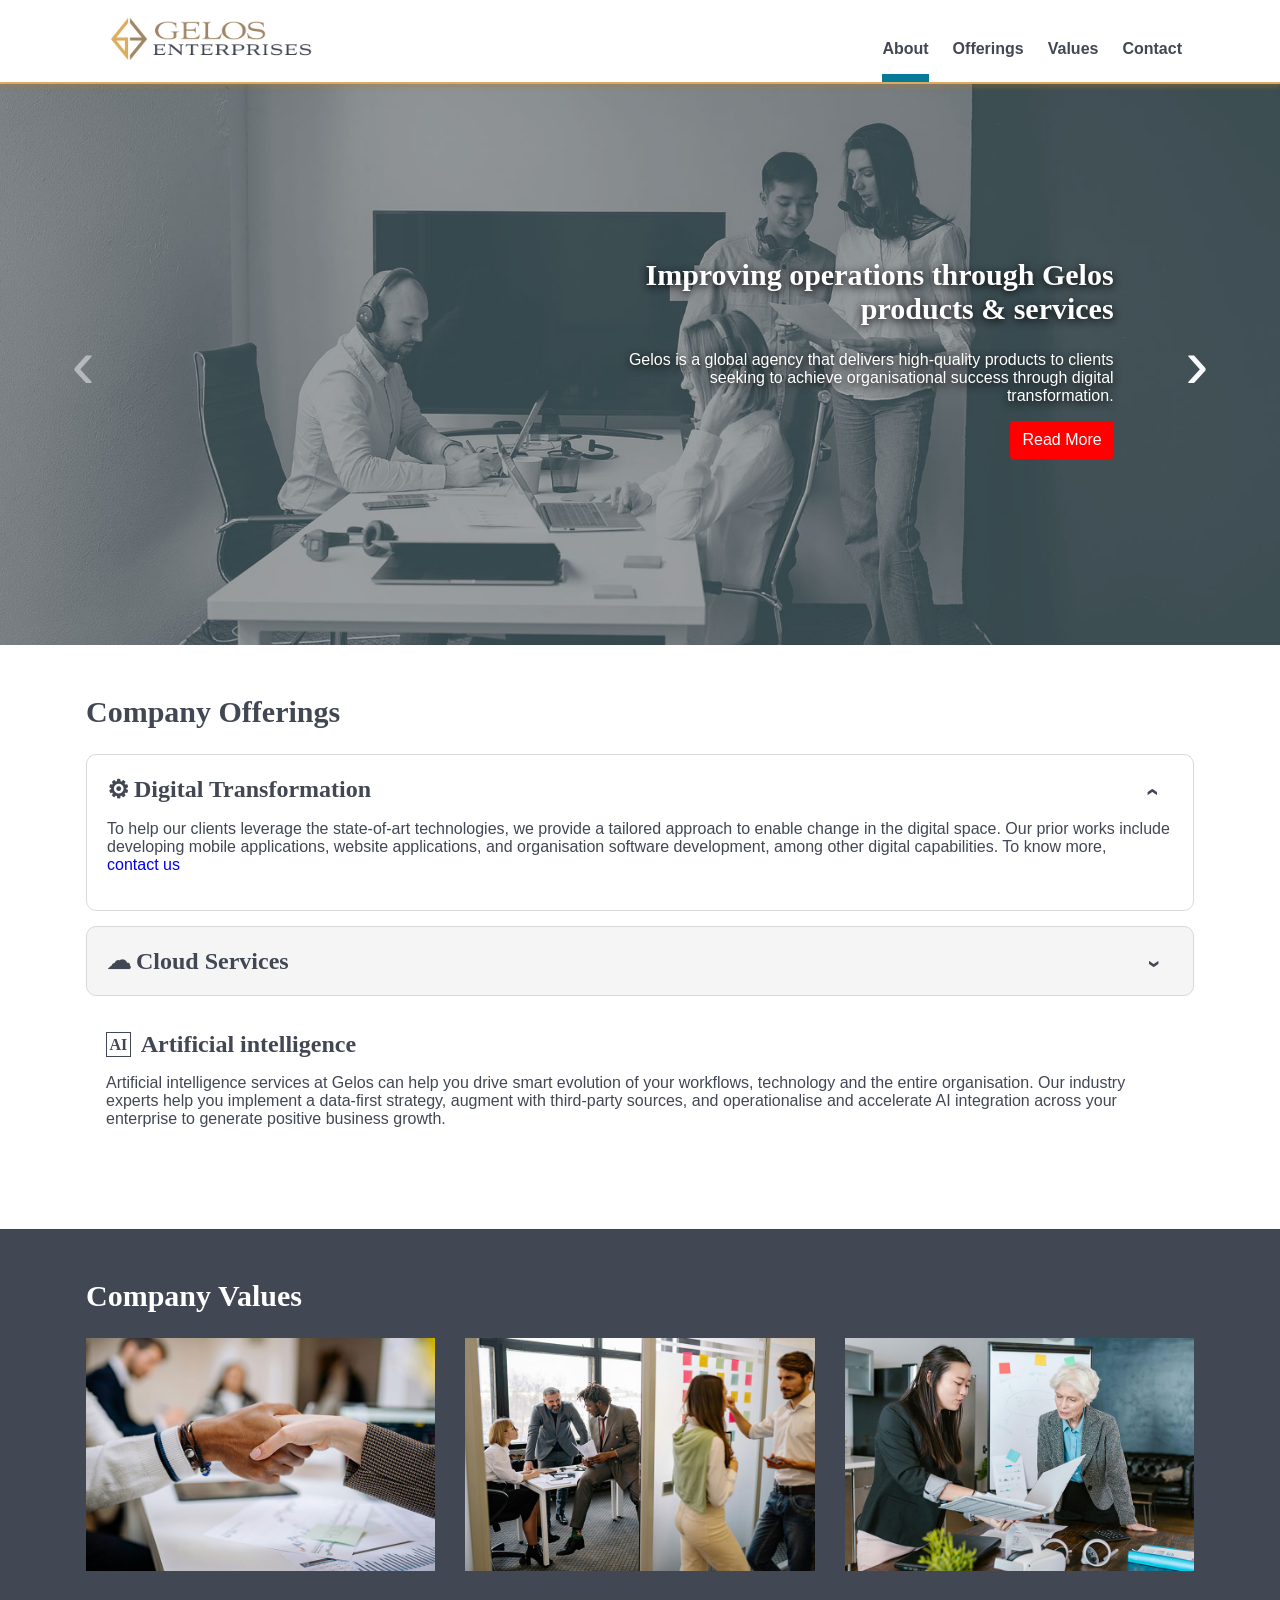
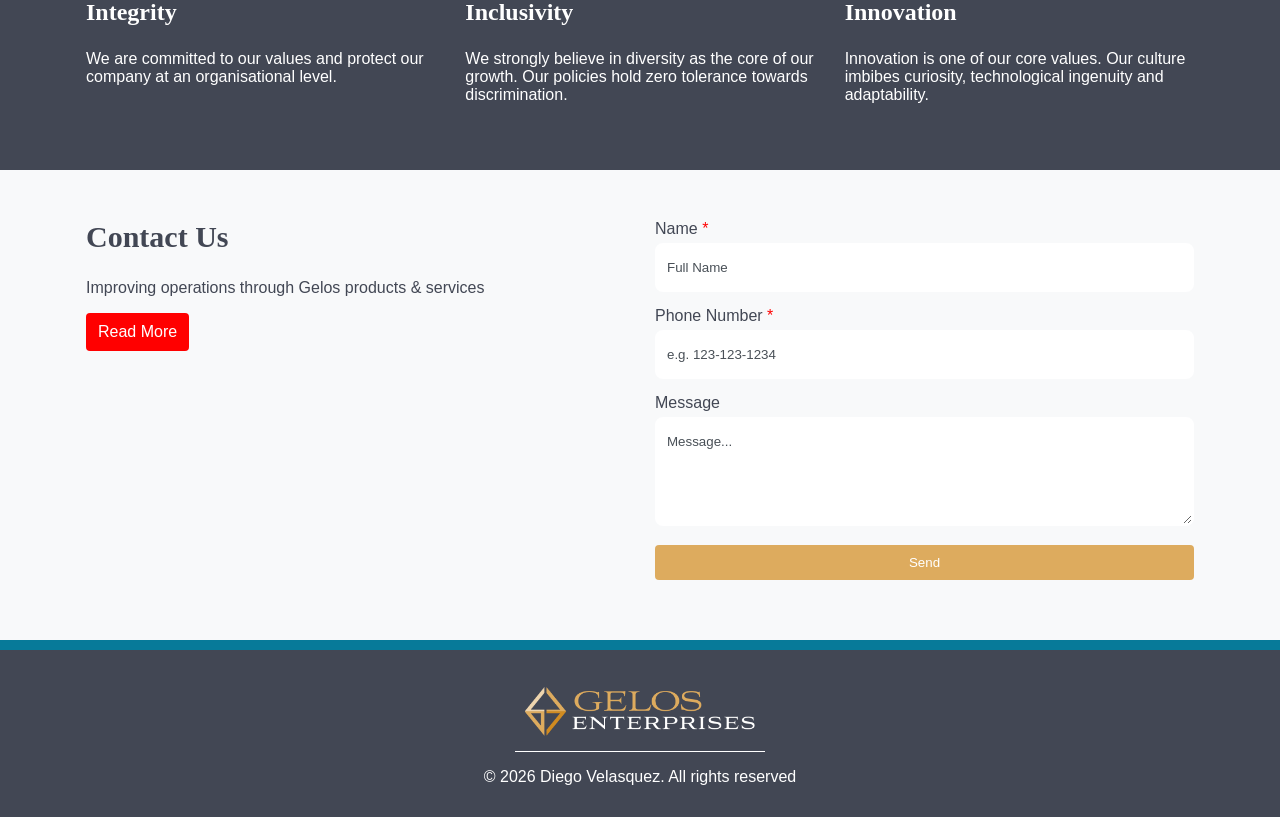
==== index.html @ 6aaf3dd4 "Initial Gelos single-page website upload - Added JavaScript files and components - Fixed JSON loadin" ====
<!DOCTYPE html>
<html lang="en" dir="ltr">
<head>
    <meta charset="UTF-8">
    <meta name="viewport" content="width=device-width, initial-scale=1.0">
    <title>Gelos Enterprises</title>

    <link rel="stylesheet" href="./css/main.css">

	<!-- FavIcons -->
    <link rel="icon" type="image/x-icon" href="./img/favicons/favicon.ico">
    <link rel="icon" type="image/png" sizes="48x48" href="./img/favicons/favicon-48x48.png">
    <link rel="icon" type="image/png" sizes="96x96" href="./img/favicons/favicon-96x96.png">
    <link rel="icon" type="image/png" sizes="144x144" href="./img/favicons/favicon-144x144.png">
    <link rel="icon" type="image/png" sizes="192x192" href="./img/favicons/favicon-192x192.png">

    <link rel="apple-touch-icon" sizes="180x180" href="./img/favicons/apple-touch-icon-180x180.png">
    <link rel="apple-touch-icon" sizes="152x152" href="./img/favicons/apple-touch-icon-152x152.png">
    <link rel="apple-touch-icon" sizes="167x167" href="./img/favicons/apple-touch-icon-167x167.png">
</head>
<body class="homepage">
	<a href="#main-content" class="skip-link btn">Skip to main content</a>

    <header class="masthead-sticky-wrapper" id="header">
		<div class="container">
			<nav class="site-nav d-flex" aria-label="Main navigation">
				<div class="gelos-logo">
					<a href="index.html" aria-current="page" class="gelos-logo-wrapper">
						<img src="./img/gelos-main-logo.png" alt="Gelos Enterprise Logo">
					</a>
				</div>
				<div class="main-nav-container desktop-nav" role="navigation" data-is-open="false">
						<ul class="nav-items-wrapper d-flex"></ul>
					</div>
				<div class="site-nav-toggle">
					<button
						type="button"
						aria-label="Toggle navigation"
						class="site-nav-btn"
						aria-expanded="false">
					</button>
					<div class="main-nav-container mobile-nav nav-collapsible is-hidden" role="navigation" data-is-open="false">
						<ul class="nav-items-wrapper d-flex"></ul>
					</div>
				</div>
			</nav>
		</div>
    </header>

	<main id="main-content" tabindex="-1">
		<section id="about">
			<div class="hero-banner-wrapper" aria-label="Carousel Banner" role="region">
				<div class="carousel-container" aria-roledescription="carousel">
					<div class="carousel-inner">
						<!-- Slider Items Starts -->
						<div class="carousel-item full-width-column" data-is-active="true">
							<div class="carousel-item__image"
								style="background-image: url(./img/banners/business-operations-banner.jpg);">
							</div>
							<div class="carousel-item__container d-flex full-width-column">
								<div class="carousel-item__content">
									<h2 class="carousel-title">
										Improving operations through Gelos products & services
									</h2>

									<p class="carousel-text">Gelos is a global agency that delivers high-quality products to clients seeking to achieve organisational success through digital transformation.</p>

									<div class="carousel-buttons-wrapper">
										<a href="./html/improving-operations.html" class="carousel-btn btn btn-red">Read More</a>
									</div>
								</div>
							</div>
						</div>
						<!-- Slider Items End -->

						<!-- Slider Items Starts -->
						<div class="carousel-item full-width-column">
							<div class="carousel-item__image"
								style="background-image: url(./img/banners/solving-business-problems-banner.jpg);">
							</div>
							<div class="carousel-item__container d-flex full-width-column">
								<div class="carousel-item__content">
									<h2 class="carousel-title">
										Solving business problems
									</h2>

									<p class="carousel-text">At Gelos, we provide cutting-edge technologies, helping our customers improve how they interact with digital solutions.</p>

									<div class="carousel-buttons-wrapper">
										<a href="./html/solving-business-problems.html" class="btn btn-red">Know More</a>
									</div>
								</div>
							</div>
						</div>
						<!-- Slider Items End -->
					</div>
					<a class="carousel-control-prev" href="#" role="button" data-carousel="prev" data-is-first="true">
						<span class="read-only" aria-hidden="true">Previous Button</span>
					</a>

					<a class="carousel-control-next" href="#" role="button" data-carousel="next" data-is-last="false">
						<span class="read-only" aria-hidden="true">Next Button</span>
					</a>
				</div>
			</div>
		</section>

		<!-- ABOUT US SECTION -->
		<section id="offerings">
			<div class="container">
				<div class="offerings-heading">
					<h2 class="offerings-title">Company Offerings</h2>
				</div>
				<div class="offerings-items-wrapper">
					<div class="offerings-list-items accordion">

						<!-- Slider Items Start -->
						<div class="offerings-item">
							<h3 class="list-title" role="heading">
								<button class="accordion-link-button digital-transformation"
									type="button"
									data-toggle="collapse"
									aria-expanded="true"
									aria-controls="panel1">
									Digital Transformation
									<span class="chevron"></span>
								</button>
							</h3>
							<div class="accordion-body accordion-content active" id="panel1" role="region" aria-labelledby="accordion-1">
								<p class="list-content">To help our clients leverage the state-of-art technologies, we provide a tailored approach to
									enable change in the digital space. Our prior works include developing mobile applications, website applications,
									and organisation software development, among other digital capabilities. To know more,
									<a href="#contact">contact us</a>
								</p>
							</div>
						</div>
						<!-- Slider Items End -->

						 <!-- Slider Items Start -->
						<div class="offerings-item">
							<h3 class="list-title" role="heading">
								<button class="accordion-link-button cloud-services"
									type="button"
									data-toggle="collapse"
									aria-expanded="false"
									aria-controls="panel2">
									Cloud Services
									<span class="chevron"></span>
								</button>
							</h3>
							<div class="accordion-body accordion-content" id="panel2" role="region" aria-labelledby="accordion-2">
								<p class="list-content">Our Cloud programs include a range of services from full application development platforms to
									servers, storage, and virtual desktops. We offer the following:
								</p>
								<div class="programs-wrapper">
									<ol class="programs-list-items">
										<li class="program-item">Software as a service (SaaS).</li>
										<li class="program-item">Platform as a service (PaaS).</li>
										<li class="program-item">Infrastructure as a service (IaaS).</li>
									</ol>
								</div>
							</div>
						</div>
						<!-- Slider Items End -->

					</div>
					<div class="offerings-item static">
						<h3 class="list-title artificial-intelligence" role="heading">Artificial intelligence</h3>
						<p class="list-content">Artificial intelligence services at Gelos can help you drive smart evolution of your workflows,
							technology and the entire organisation. Our industry experts help you implement a data-first strategy, augment with
							third-party sources, and operationalise and accelerate AI integration across your enterprise to generate positive
							business growth.
						</p>
					</div>
				</div>
			</div>
		</section>

		<!-- COMPANY VALUES SECTION -->
		<section id="values">
			<div class="values-container container">
				<div class="values-heading">
					<h2 class="values-title">Company Values</h2>
				</div>

				<div class="values-card-wrapper d-flex">
					<article class="column-3 value-card">
						<img class="value-card-image" src="./img/values/integrity.jpg" alt="Integrity value">
						<h3 class="value-card-title">Integrity</h3>
						<p class="value-card-content">We are committed to our values and protect our company at an organisational level.</p>
					</article>

					<article class="column-3 value-card">
						<img class="value-card-image" src="./img/values/inclusivity.jpg" alt="Inclusivity value">
						<h3 class="value-card-title">Inclusivity</h3>
						<p class="value-card-content">We strongly believe in diversity as the core of our growth. Our policies hold zero tolerance towards discrimination.</p>
					</article>

					<article class="column-3 value-card">
						<img class="value-card-image" src="./img/values/innovation.jpg" alt="Innovation value">
						<h3 class="value-card-title">Innovation</h3>
						<p class="value-card-content">Innovation is one of our core values. Our culture imbibes curiosity, technological ingenuity and adaptability.</p>
					</article>
				</div>
			</div>
		</section>

		<section id="contact">
			<div class="container split-module">
				<div class="contact-container d-flex">
					<div class="column-2 split-module-column">
						<div class="split-content">
							<h2 class="contact-title">Contact Us</h2>
							<p class="contact-content">Improving operations through Gelos products & services</p>
							<div class="contact-buttons-wrapper">
								<a href="./html/improving-operations.html" class="btn btn-red">Read More</a>
							</div>
						</div>
					</div>
					<div class="column-2 split-module-column">
						<div class="contact-form-container">
							<form action=""
								method="post"
								class="contact-form"
								data-form-error="Enter the complete details"
								aria-describedby="form-error-msg"
								novalidate>
								<div class="form-field">
									<label class="form-label" for="name">
										Name <span>*</span>
									</label>
									<input type="text"
										class="form-control"
										id="name"
										data-error-message="This field allows only letters, space, and dots for upper and lower case letters."
										data-missing-error="This field is required."
										aria-describedby="full-name-error"
										placeholder="Full Name"
										autocomplete="name"
										name="full_name"
										required=""
										aria-required="true"
										maxlength="100"
										pattern="[a-zA-Z\s.]+">
								</div>
								<div class="invalid-feedback" id="full-name-error"></div>

								<div class="form-field">
									<label class="form-label" for="phone">
										Phone Number <span>*</span>
									</label>
									<input type="tel"
										class="form-control"
										id="phone"
										data-error-message="This field allows only numbers."
										data-missing-error="This field is required."
										aria-describedby="phone-number-error"
										placeholder="e.g. 123-123-1234"
										autocomplete="tel"
										required
										maxlength="12"
										pattern="[0-9 ]+">
								</div>
								<div class="invalid-feedback" id="phone-number-error"></div>

								<div class="form-field">
									<label class="form-label" for="comment">Message</label>
									<textarea class="form-control"
										id="comment"
										name="comment"
										rows="5"
										cols="50"
										maxlength="300"
										placeholder="Message..."></textarea>
								</div>

								<button type="submit" class="btn btn-primary btn-submit">Send</button>
							</form>
							<div id="form-error-msg" class="invalid-feedback"></div>
						</div>
					</div>
				</div>
			</div>
		</section>
	</main>

	<!-- FOOTER SECTION -->
	<footer>
		<div class="footer-container">
			<div class="footer-logo-container">
				<img class="footer-logo" src="./img/gelos-main-logo-dark-bg.png" alt="Gelos Enterprise Logo Dark Background">
			</div>

			<div class="copyright-container">
				<p class="copyright">&copy; <span class="year"></span> Diego Velasquez. All rights reserved</p>
			</div>
		</div>
	</footer>

	<script type="module" src="./js/main.js"></script>
</body>
</html>
---- css/main.css ----
@import url(./base/_base.css);
@import url(./base/_layout.css);
@import url(./_variables.css);
@import url(./components/_sections.css);
@import url(./components/_input.css);
@import url(./components/_buttons.css);
@import url(./components/_navigation.css);
@import url(./components/_carousel.css);
@import url(./components/_accordion.css);
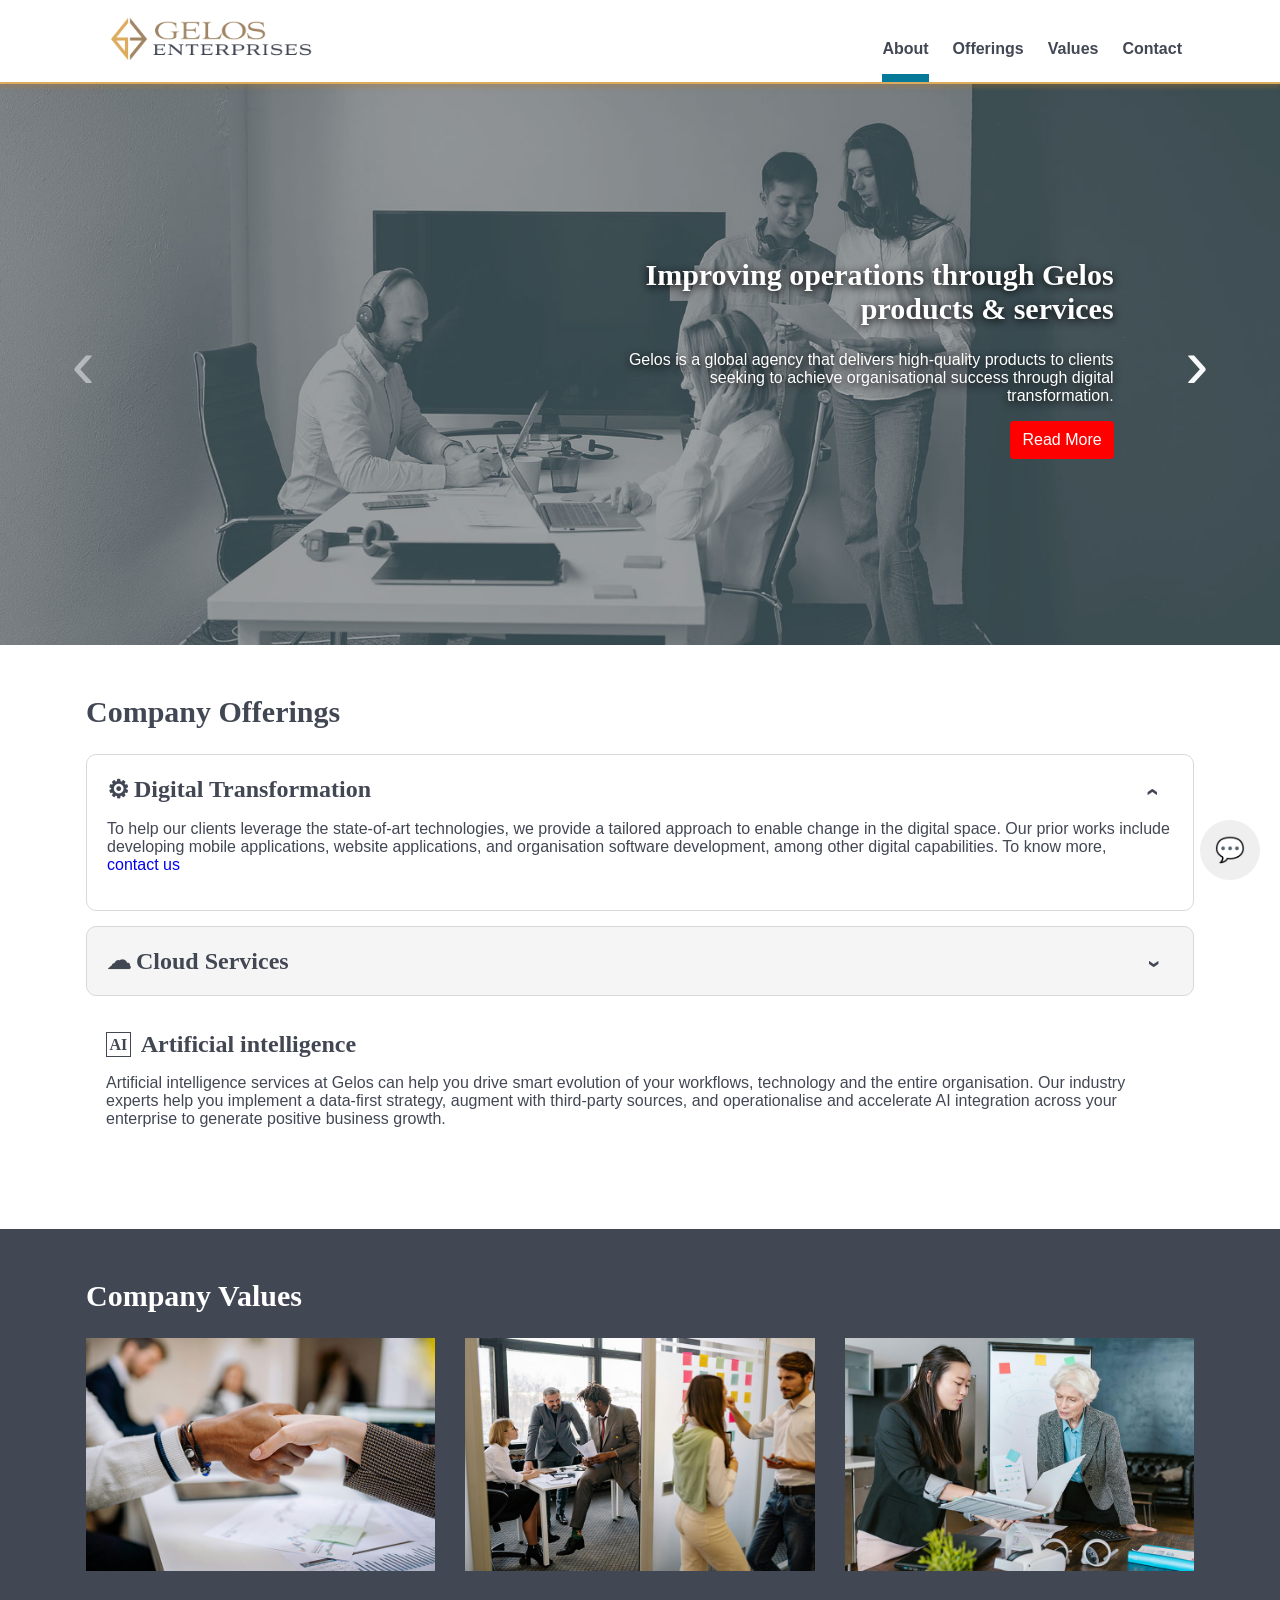
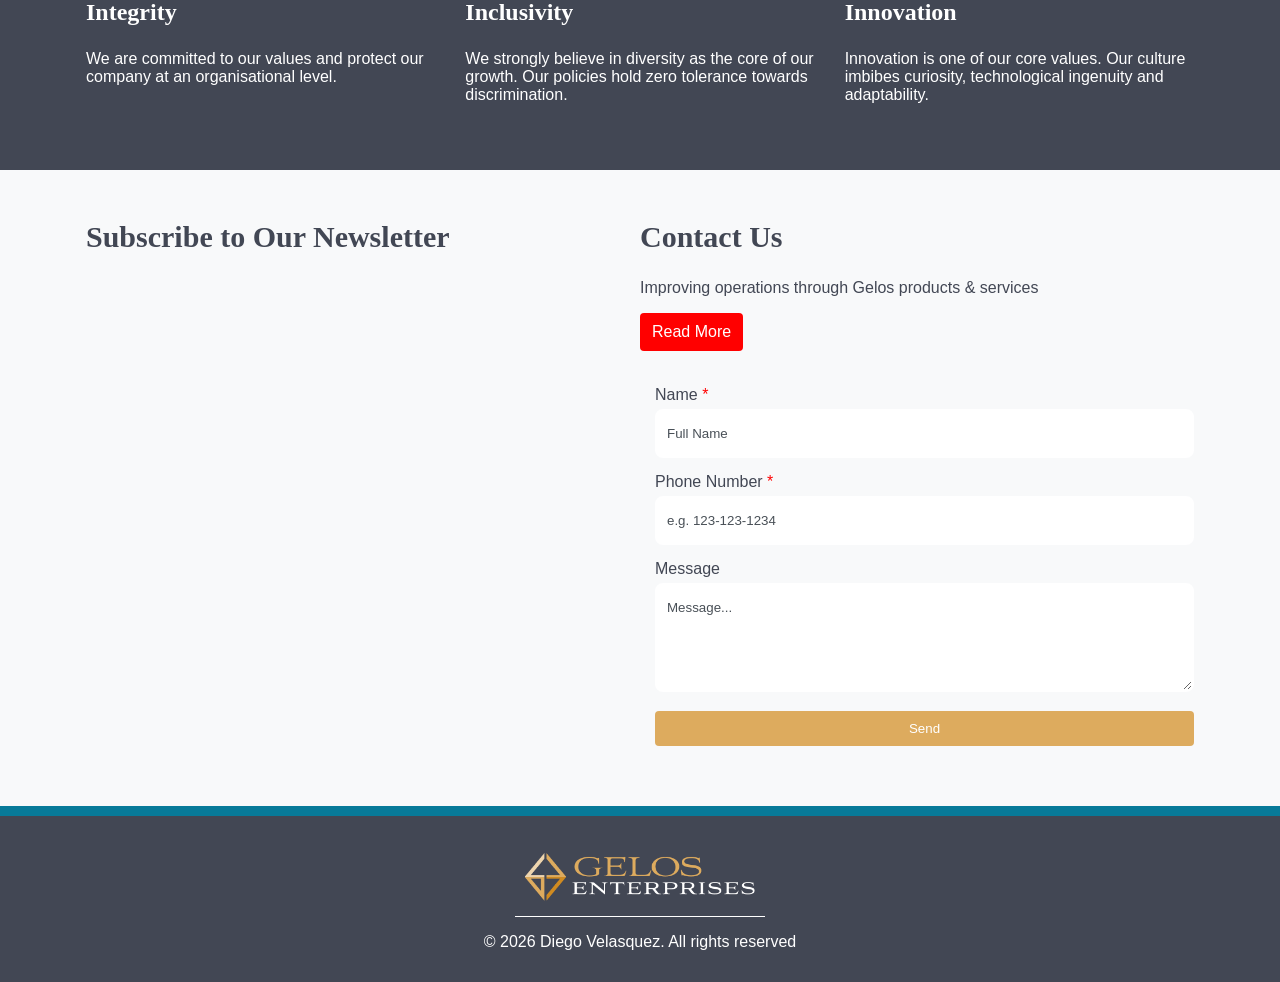
==== commit 81a19ba3: "Update Gelos Website - Fix minor CSS styling issues - Add newsletter subscription feature - Add FAQ " ====
--- a/index.html
+++ b/index.html
@@ -17,6 +17,17 @@
     <link rel="apple-touch-icon" sizes="180x180" href="./img/favicons/apple-touch-icon-180x180.png">
     <link rel="apple-touch-icon" sizes="152x152" href="./img/favicons/apple-touch-icon-152x152.png">
     <link rel="apple-touch-icon" sizes="167x167" href="./img/favicons/apple-touch-icon-167x167.png">
+
+	<!-- Newsletter script -->
+	<!-- MailerLite Universal -->
+	<script>
+		(function(w,d,e,u,f,l,n){w[f]=w[f]||function(){(w[f].q=w[f].q||[])
+		.push(arguments);},l=d.createElement(e),l.async=1,l.src=u,
+		n=d.getElementsByTagName(e)[0],n.parentNode.insertBefore(l,n);})
+		(window,document,'script','https://assets.mailerlite.com/js/universal.js','ml');
+		ml('account', '2403132');
+	</script>
+	<!-- End MailerLite Universal -->
 </head>
 <body class="homepage">
 	<a href="#main-content" class="skip-link btn">Skip to main content</a>
@@ -210,14 +221,20 @@
 				<div class="contact-container d-flex">
 					<div class="column-2 split-module-column">
 						<div class="split-content">
-							<h2 class="contact-title">Contact Us</h2>
-							<p class="contact-content">Improving operations through Gelos products & services</p>
-							<div class="contact-buttons-wrapper">
-								<a href="./html/improving-operations.html" class="btn btn-red">Read More</a>
-							</div>
-						</div>
-					</div>
-					<div class="column-2 split-module-column">
+							<h2 class="contact-title">Subscribe to Our Newsletter</h2>
+
+							<div class="newsletter-wrapper">
+								<div class="ml-embedded" data-form="01sNh9"></div>
+							</div>
+						</div>
+					</div>
+					<div class="column-2 split-module-column contact-column">
+						<h2 class="contact-title">Contact Us</h2>
+						<p class="contact-content">Improving operations through Gelos products & services</p>
+						<div class="contact-buttons-wrapper">
+							<a href="./html/improving-operations.html" class="btn btn-red">Read More</a>
+						</div>
+
 						<div class="contact-form-container">
 							<form action=""
 								method="post"
@@ -297,6 +314,49 @@
 		</div>
 	</footer>
 
+	<!-- Chatbot Toggle Button -->
+	<button id="chatbot-toggle" class="chatbot-toggle">
+		💬
+	</button>
+
+	<!-- Chatbot Window -->
+	<div id="chatbot-container" class="chatbot-container">
+		<div class="chatbot-header">
+			<div class="chatobot-title">
+				Virtual Assistant
+				<button class="chatbot-close-btn btn-primary">X</button>
+			</div>
+		</div>
+
+		<div id="chatbot-messages" class="chatbot-messages">
+			<div class="bot-message">
+				Hi! How can I help you today?
+			</div>
+
+			<button class="faq-btn" data-answer="services">Our Services</button>
+
+			<button class="faq-btn" data-answer="consultation">Initial Consultation</button>
+
+			<button class="faq-btn" data-answer="websites">Website Development</button>
+
+			<button class="faq-btn" data-answer="maintenance">Website Maintenance</button>
+
+			<button class="faq-btn" data-answer="responsive">Responsive Design</button>
+
+			<button class="faq-btn" data-answer="seo">SEO Services</button>
+
+			<button class="faq-btn" data-answer="upgrades">Website Upgrades</button>
+
+			<button class="faq-btn" data-answer="quote">Request a Quote</button>
+
+			<button class="faq-btn" data-answer="timeline">Project Timeline</button>
+
+			<button class="faq-btn" data-answer="support">Support</button>
+
+			<button class="faq-btn" data-answer="contact">Contact Us</button>
+		</div>
+	</div>
+
 	<script type="module" src="./js/main.js"></script>
 </body>
 </html>
--- a/css/main.css
+++ b/css/main.css
@@ -7,3 +7,4 @@
 @import url(./components/_navigation.css);
 @import url(./components/_carousel.css);
 @import url(./components/_accordion.css);
+@import url(./components/_chatbot.css);
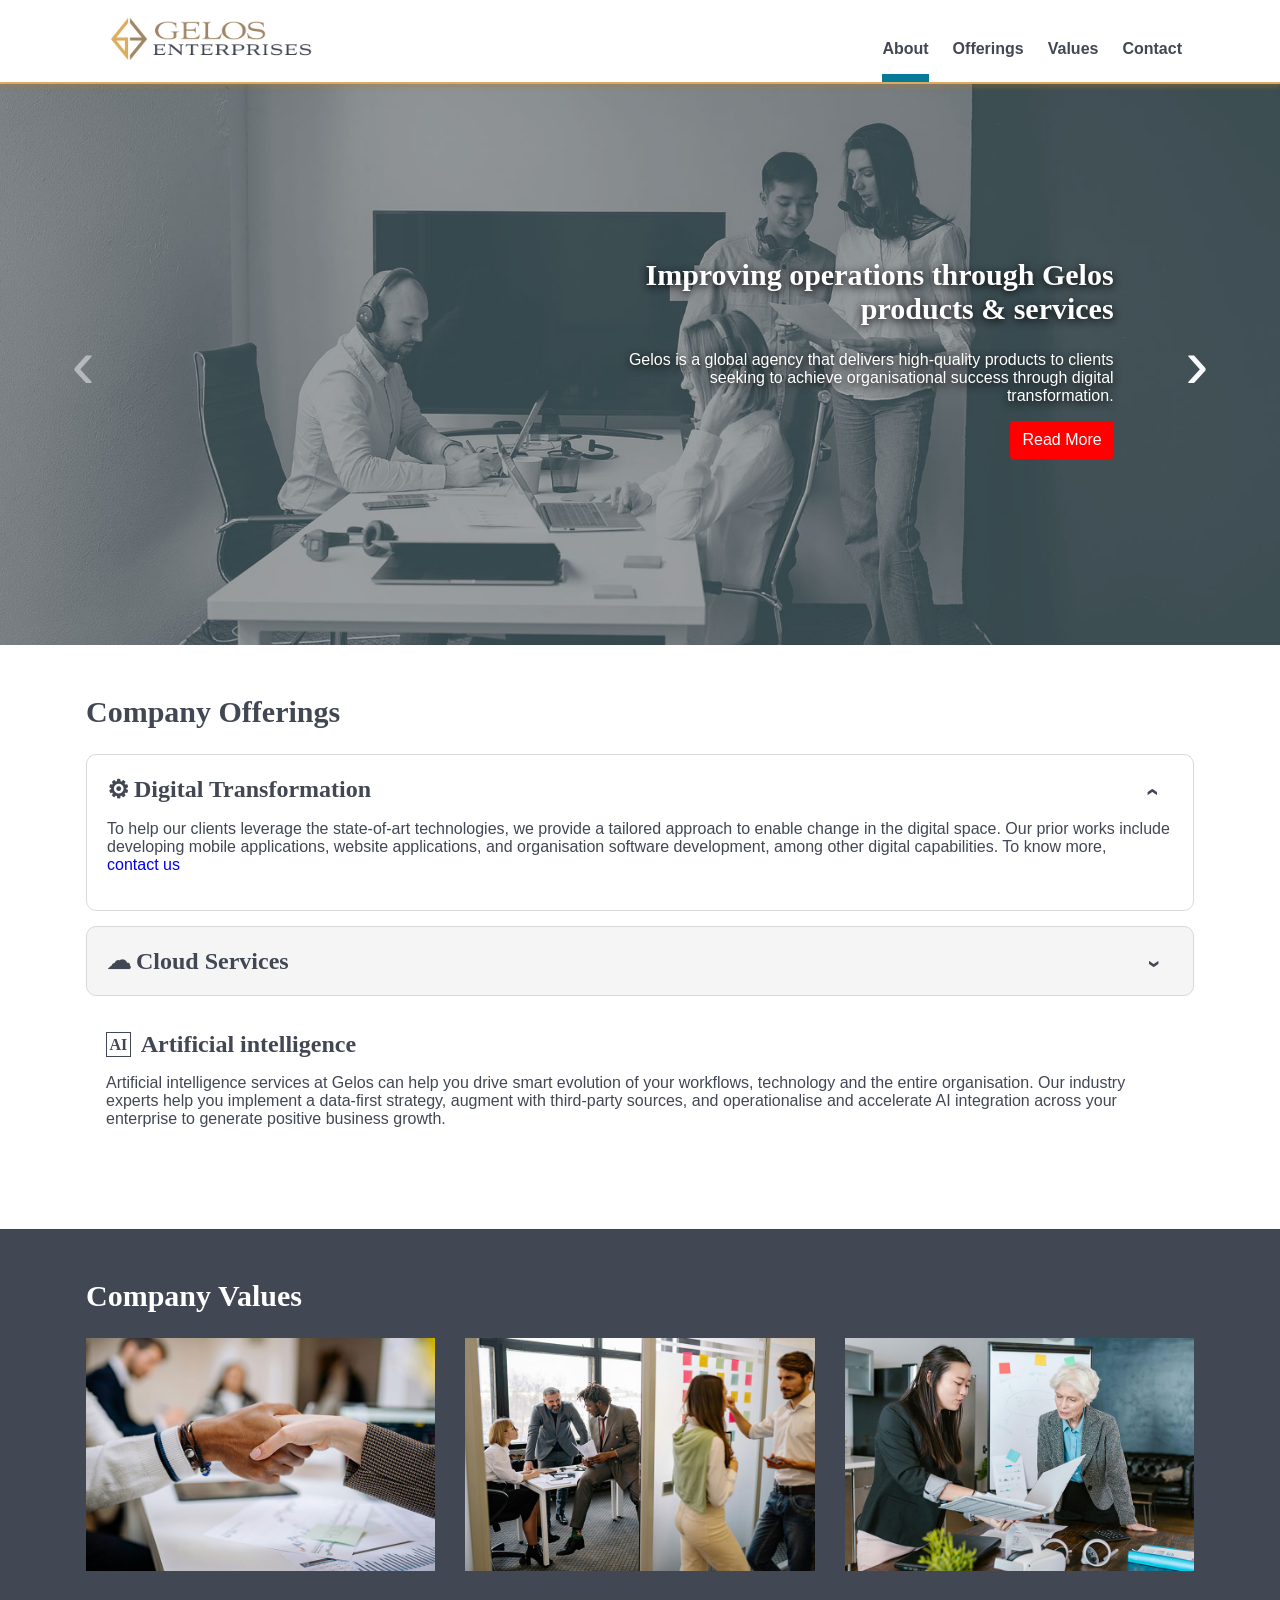
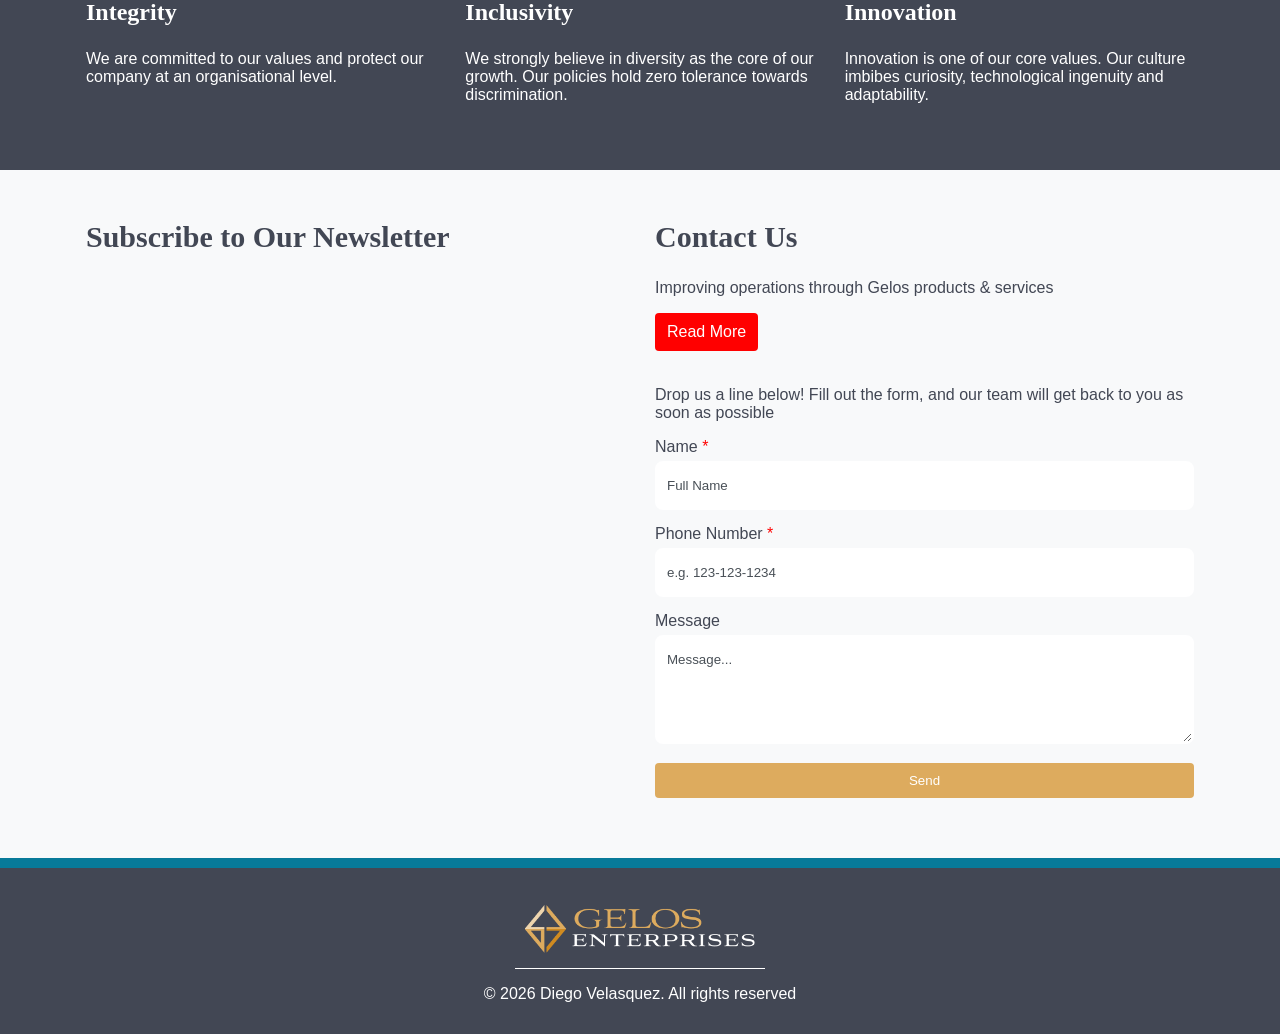
==== commit 0544deb1: "Update Gelos Website - Comment out current internal files for chatbot - Add third party Ai Chatbot w" ====
--- a/index.html
+++ b/index.html
@@ -60,6 +60,7 @@
 
 	<main id="main-content" tabindex="-1">
 		<section id="about">
+			<h1 class="read-only">Welcome to Gelos Enterprises</h1>
 			<div class="hero-banner-wrapper" aria-label="Carousel Banner" role="region">
 				<div class="carousel-container" aria-roledescription="carousel">
 					<div class="carousel-inner">
@@ -127,7 +128,7 @@
 
 						<!-- Slider Items Start -->
 						<div class="offerings-item">
-							<h3 class="list-title" role="heading">
+							<h3 class="list-title">
 								<button class="accordion-link-button digital-transformation"
 									type="button"
 									data-toggle="collapse"
@@ -149,7 +150,7 @@
 
 						 <!-- Slider Items Start -->
 						<div class="offerings-item">
-							<h3 class="list-title" role="heading">
+							<h3 class="list-title">
 								<button class="accordion-link-button cloud-services"
 									type="button"
 									data-toggle="collapse"
@@ -176,7 +177,7 @@
 
 					</div>
 					<div class="offerings-item static">
-						<h3 class="list-title artificial-intelligence" role="heading">Artificial intelligence</h3>
+						<h3 class="list-title artificial-intelligence">Artificial intelligence</h3>
 						<p class="list-content">Artificial intelligence services at Gelos can help you drive smart evolution of your workflows,
 							technology and the entire organisation. Our industry experts help you implement a data-first strategy, augment with
 							third-party sources, and operationalise and accelerate AI integration across your enterprise to generate positive
@@ -236,7 +237,8 @@
 						</div>
 
 						<div class="contact-form-container">
-							<form action=""
+							<p class="form-text">Drop us a line below! Fill out the form, and our team will get back to you as soon as possible</p>
+							<form 
 								method="post"
 								class="contact-form"
 								data-form-error="Enter the complete details"
@@ -256,7 +258,6 @@
 										autocomplete="name"
 										name="full_name"
 										required=""
-										aria-required="true"
 										maxlength="100"
 										pattern="[a-zA-Z\s.]+">
 								</div>
@@ -315,12 +316,12 @@
 	</footer>
 
 	<!-- Chatbot Toggle Button -->
-	<button id="chatbot-toggle" class="chatbot-toggle">
+	<!-- <button id="chatbot-toggle" class="chatbot-toggle">
 		💬
-	</button>
+	</button> -->
 
 	<!-- Chatbot Window -->
-	<div id="chatbot-container" class="chatbot-container">
+	<!-- <div id="chatbot-container" class="chatbot-container">
 		<div class="chatbot-header">
 			<div class="chatobot-title">
 				Virtual Assistant
@@ -355,8 +356,10 @@
 
 			<button class="faq-btn" data-answer="contact">Contact Us</button>
 		</div>
-	</div>
+	</div> -->
 
 	<script type="module" src="./js/main.js"></script>
+
+	<script src="//code.tidio.co/ptogg5k4b05jbrr7bqnmskvojskxl6cz.js" async></script>
 </body>
 </html>
--- a/css/main.css
+++ b/css/main.css
@@ -7,4 +7,4 @@
 @import url(./components/_navigation.css);
 @import url(./components/_carousel.css);
 @import url(./components/_accordion.css);
-@import url(./components/_chatbot.css);
+/* @import url(./components/_chatbot.css); */
